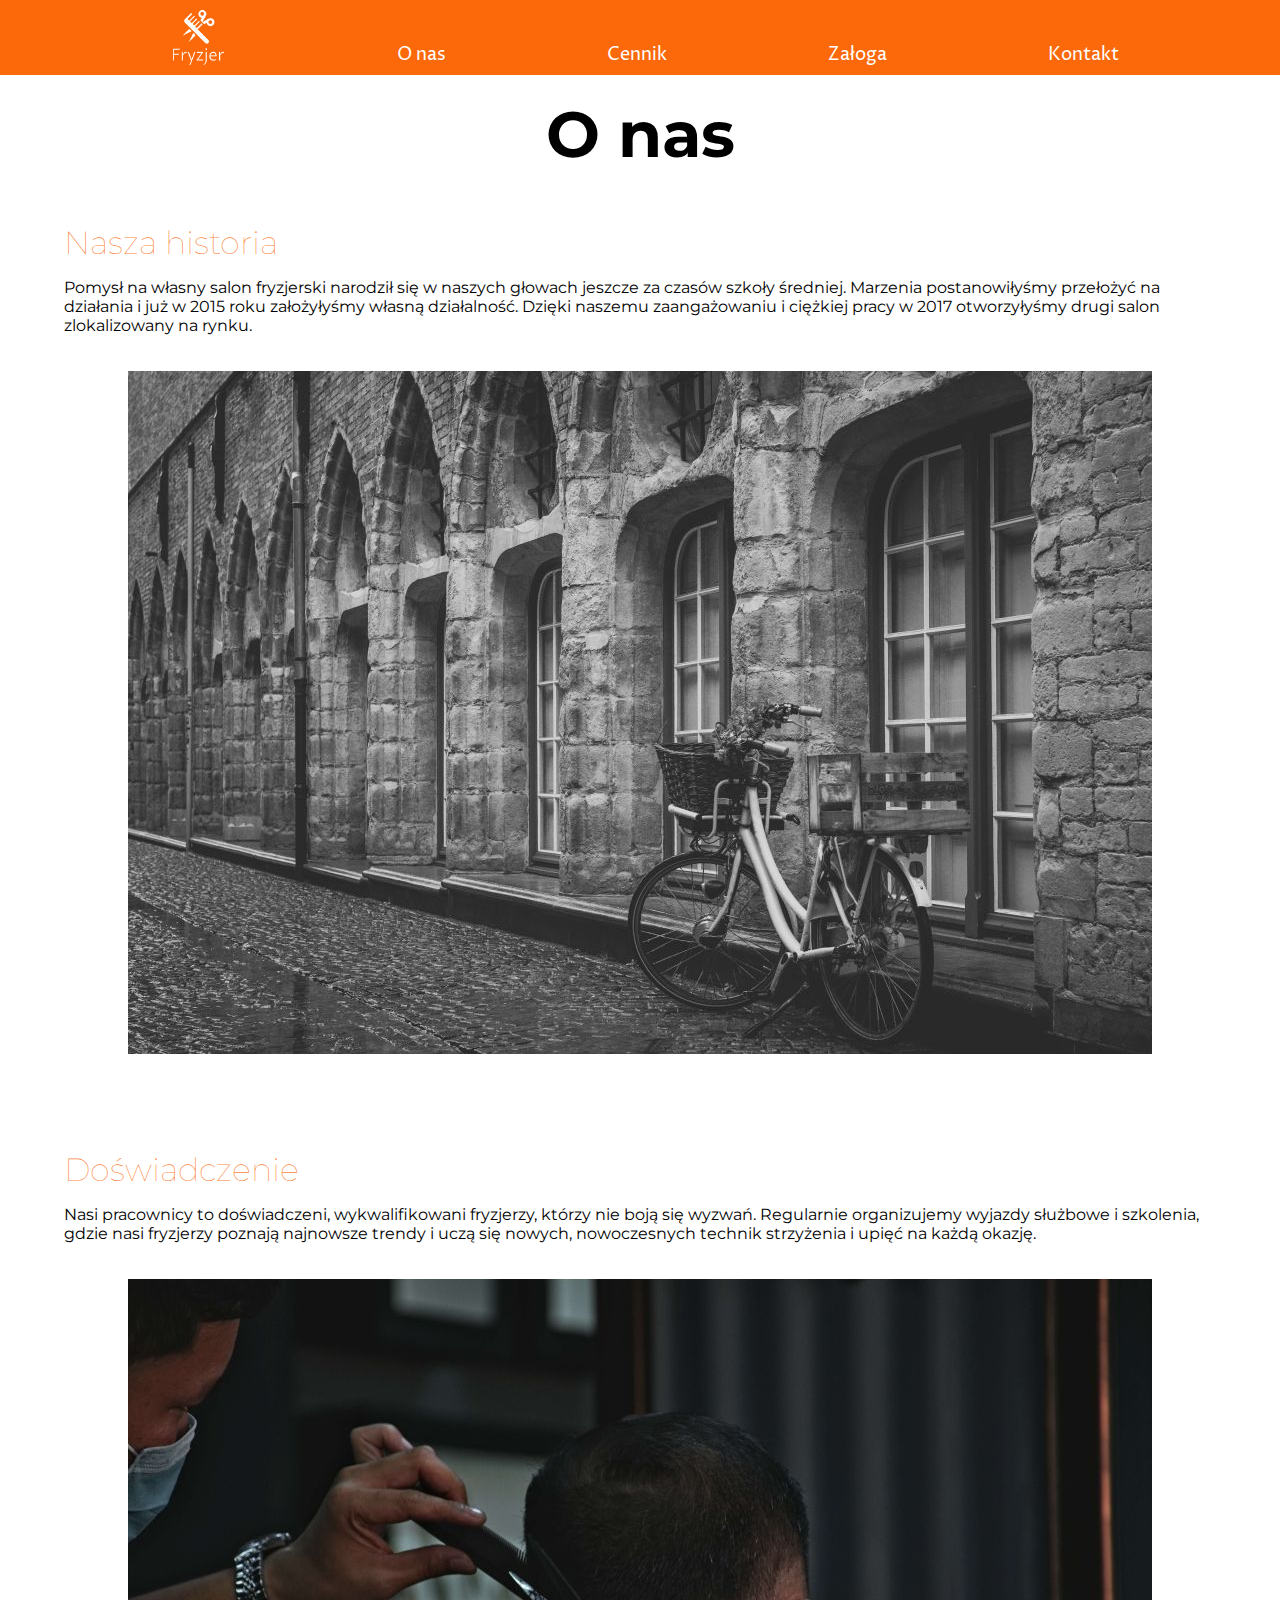
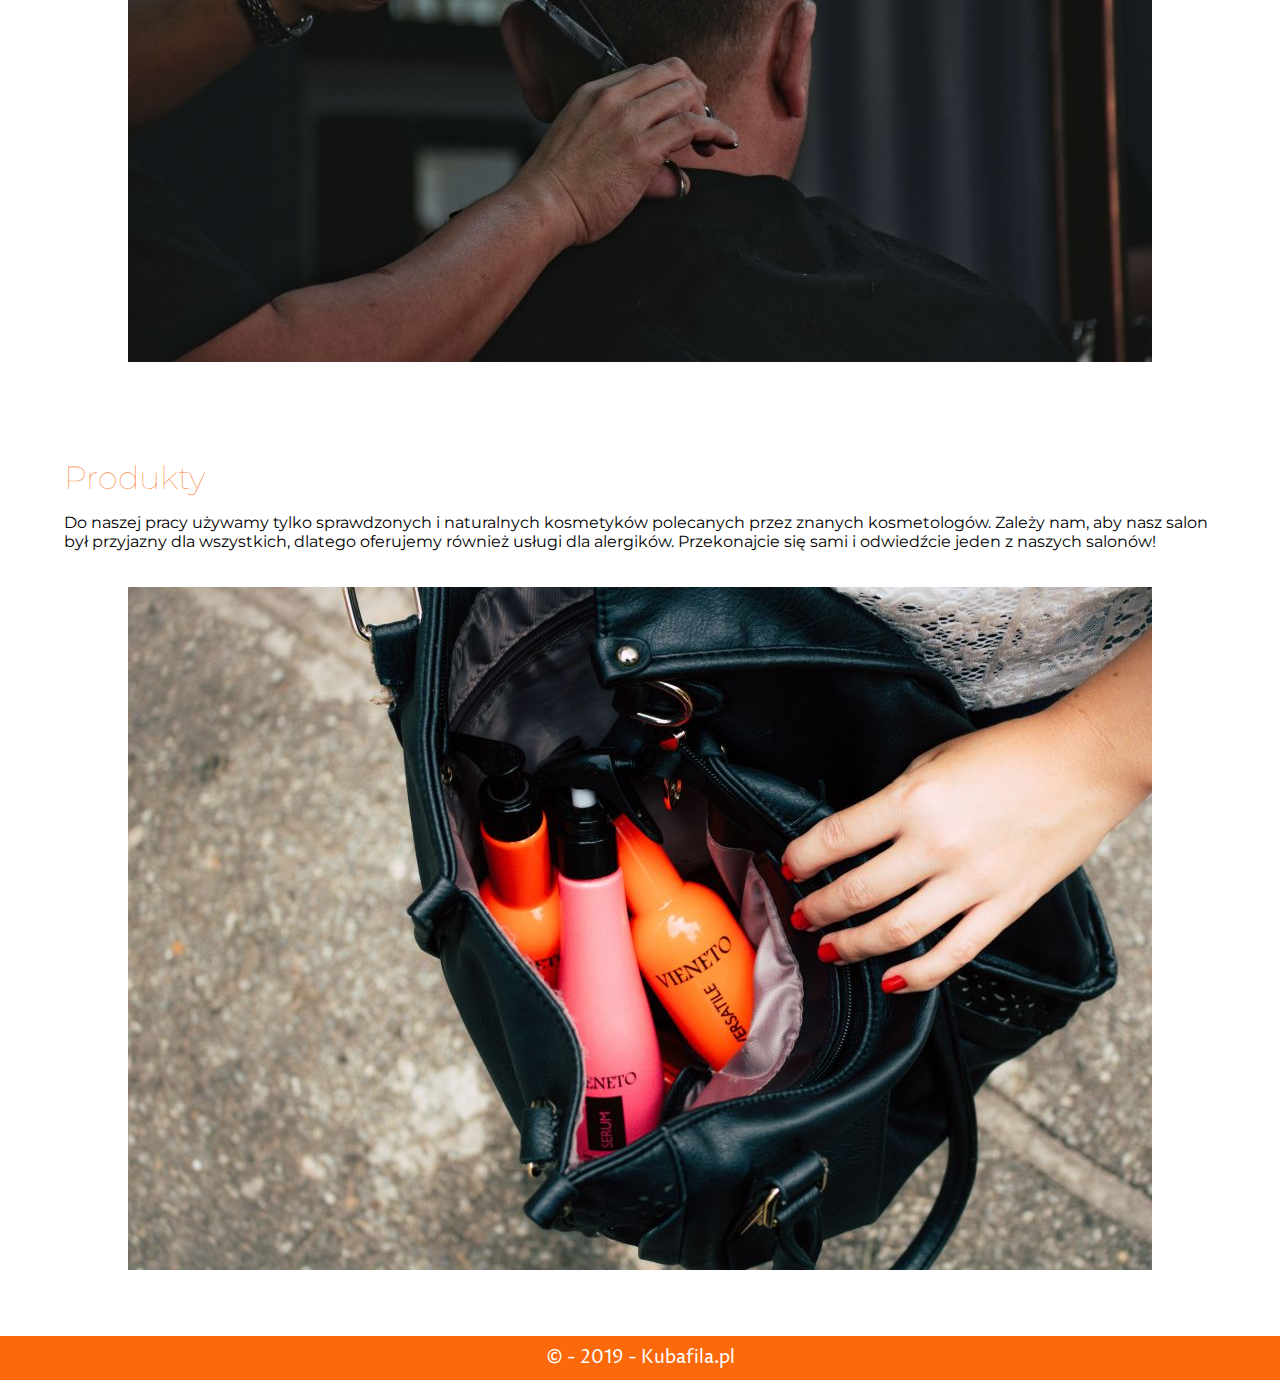
==== about.html @ 49979045 "Change breakpoints" ====
<!DOCTYPE html>
<html lang="en">

<head>
    <meta charset="UTF-8">
    <meta name="viewport" content="width=device-width, initial-scale=1.0">
    <meta http-equiv="X-UA-Compatible" content="ie=edge">
    <title>Fryzjer - O nas</title>
    <link rel="stylesheet" href="css/style.css">
    <link
        href="https://fonts.googleapis.com/css?family=Montserrat:400,700,900|Proza+Libre&display=swap&subset=latin-ext"
        rel="stylesheet">

</head>

<body>
    <nav>
        <ul>
            <a href="index.html">
                <div class="logo"></div>
            </a>
            <a href="about.html">
                <li>O nas</li>
            </a>
            <a href="price.html">
                <li>Cennik</li>
            </a>
            <a href="crew.html">
                <li>Załoga</li>
            </a>
            <a href="contact.html">
                <li>Kontakt</li>
            </a>
        </ul>
    </nav>
    <main>
        <h1>O nas</h1>
        <section>
            <article>
                <h2>Nasza historia</h2>
                <p>Pomysł na własny salon fryzjerski narodził się w naszych głowach jeszcze za czasów szkoły średniej.
                    Marzenia postanowiłyśmy przełożyć na działania i już w 2015 roku założyłyśmy własną działalność.
                    Dzięki naszemu zaangażowaniu i ciężkiej pracy w 2017 otworzyłyśmy drugi salon zlokalizowany na
                    rynku.
                    <picture>
                        <source srcset="img/old-building.jpg" media="(min-width:1400px)">
                        <source srcset="img/old-building-medium.jpg" media="(min-width:640px)">
                        <img src="img/old-building-small.jpg" alt="stary budynek" />
                    </picture></p>
            </article>
            <article>
                <h2>Doświadczenie</h2>
                <p>Nasi pracownicy to doświadczeni, wykwalifikowani fryzjerzy, którzy nie boją się wyzwań. Regularnie
                    organizujemy wyjazdy służbowe i szkolenia, gdzie nasi fryzjerzy poznają najnowsze trendy i uczą się
                    nowych, nowoczesnych technik strzyżenia i upięć na każdą okazję.
                    <picture>
                        <source srcset="img/craft.jpg" media="(min-width:1400px)">
                        <source srcset="img/craft-medium.jpg" media="(min-width:640px)">
                        <img src="img/craft-small.jpg" alt="Kobieta strzyrząca mężczynę" /></p>
                    </picture>
                    
            </article>
            <article>
                <h2>Produkty</h2>
                <p>Do naszej pracy używamy tylko sprawdzonych i naturalnych kosmetyków polecanych przez znanych kosmetologów. Zależy nam,
                aby nasz salon był przyjazny dla wszystkich, dlatego oferujemy również usługi dla alergików. Przekonajcie się sami i
                odwiedźcie jeden z naszych salonów!
                <picture>
                    <source srcset="img/product.jpg" media="(min-width:1400px)">
                    <source srcset="img/product-medium.jpg" media="(min-width:640px)">
                    <img src="img/product-small.jpg" alt="torba z produktami do włosów" /></p>
                </picture>
            </article>
        </section>
    </main>
    <footer>
        &copy; - 2019 - <a href="http://www.kubafila.pl/" target="_blank">Kubafila.pl</a>
    </footer>
</body>

</html>
---- css/style.css ----
:root{
    --color:#FB690A;
    --accent:rgba(251, 106, 10, 0.85);
    /* 
    dark theme:
      --background-color: #333;
      --color:#ddd;
    */
}
*{
    margin: 0;
    padding: 0;
    box-sizing: border-box;
}
body{
    font-family: 'Montserrat', sans-serif;
    min-height: 100vh;
    display: flex;
    justify-content: space-between;
    flex-direction: column;
}
nav, footer{
    background-color: var(--color);
    color:white;
    font-family: 'Proza Libre', sans-serif;
    font-size: 1.1em;
}
nav ul{
    list-style-type: none;
    display: flex;
    justify-content: space-evenly;
    align-items: flex-end;
}
nav li{
    padding-bottom: 8px;
}
.logo{
    background-image: url("../img/logo.png");
    background-size: contain;
    height: 75px;
    width: 75px;
}
a{
    text-decoration: none;
    color: inherit;
}
main{
    width: 90vw;
    margin: 0 auto;
    flex: 1;
}
section{
    font-size: 16px;
    display: flex;
    flex-flow: row wrap;
    justify-content: center;
}
img{
    display: block;
    margin: 36px auto;
}
h1{
    margin: 20px 0;
    font-size: 4em;
    text-align: center;
}
h2{
    font-size: 2em;
    font-weight: lighter;
    color:var(--accent);
    margin-bottom: 16px;
}
h3{
    color:var(--accent);
    font-weight: lighter;
    padding: 5px;
    font-size: 1.5em;
}
article{
    margin: 30px 0;
    text-align: left;
}
em{
    color: var(--color);
    font-weight: bolder;
    font-style: normal;
}
i{
    color: var(--color);
    margin-right: 10px;
}
footer{
    padding: 10px 0;
    text-align: center;
}
.homepage-section{
    flex-flow: column nowrap;
}
.members{
    border: 5px solid red;
}
.crew-member{
    display: flex;
    flex-flow: row wrap;
    align-items: flex-start;
    flex-basis: 100%;
}
.round {
    border: 3px solid var(--color);
    border-radius: 100%;
    margin: 15px auto;
    background-size: cover;
}
.member-one{
    background-image: url("../img/face-1-small.jpg");
}
.member-two{
    background-image: url("../img/face-2-small.jpg");
}
.member-three{
    background-image: url("../img/face-3-small.jpg");
}

.price-number {
    text-align: center;
    font-size: 3em;
}
.service-name {
    font-weight: bold;
}
.contact-section {
   flex-direction: column;
   justify-content: center;
   align-items: center;
}
.contact-details {
    line-height: 3em;
    font-size: 1.3em;
}

/*   Mobile VIEW   */
img {
    max-width: 80vw;
}

.round{
    width: 250px;
    height: 250px;
}
.member-description{
    flex:0 0 100%;
}
.price-box {
    flex: 0 0 100%;
    margin: 20px auto;
}
/* TABLET VIEW */
@media (min-width:640px) {
    .price-box {
        flex: 0 0 40%;
        margin: 20px auto;
    }
    .member-one {
        background-image: url("../img/face-1-medium.jpg");
    }

    .member-two {
        background-image: url("../img/face-2-medium.jpg");
    }

    .member-three {
        background-image: url("../img/face-3-medium.jpg");
    }
}
/* Desktop view */
@media (min-width:1024px) {

    .price-box {
        flex: 0 0 20%;
    }
    .member-description {
        flex: 0 0 70%;
    }
    .round {
        /*    100vw 
            - 70% (from .member-description flex basis)
            - 10vw (margin)
            = 80vw
        */
        width: calc(100vw - 70vw - 10vw);
        height: calc(100vw - 70vw - 10vw);
    }
    /* every odd crew memeber should have photo on the left instead on the right*/
    .crew-member:nth-child(even)>.member-description {
        order: 2;
    }

    .round {
        order: 1;
    }
    .member-one {
        background-image: url("../img/face-1.jpg");
    }

    .member-two {
        background-image: url("../img/face-2.jpg");
    }

    .member-three {
        background-image: url("../img/face-3.jpg");
    }
    .contact-section {
        flex-direction: row;
    }
    .map {
        flex: 0 0 50%;
    }
    .contact-info {
        flex: 0 0 50%;
    }
}
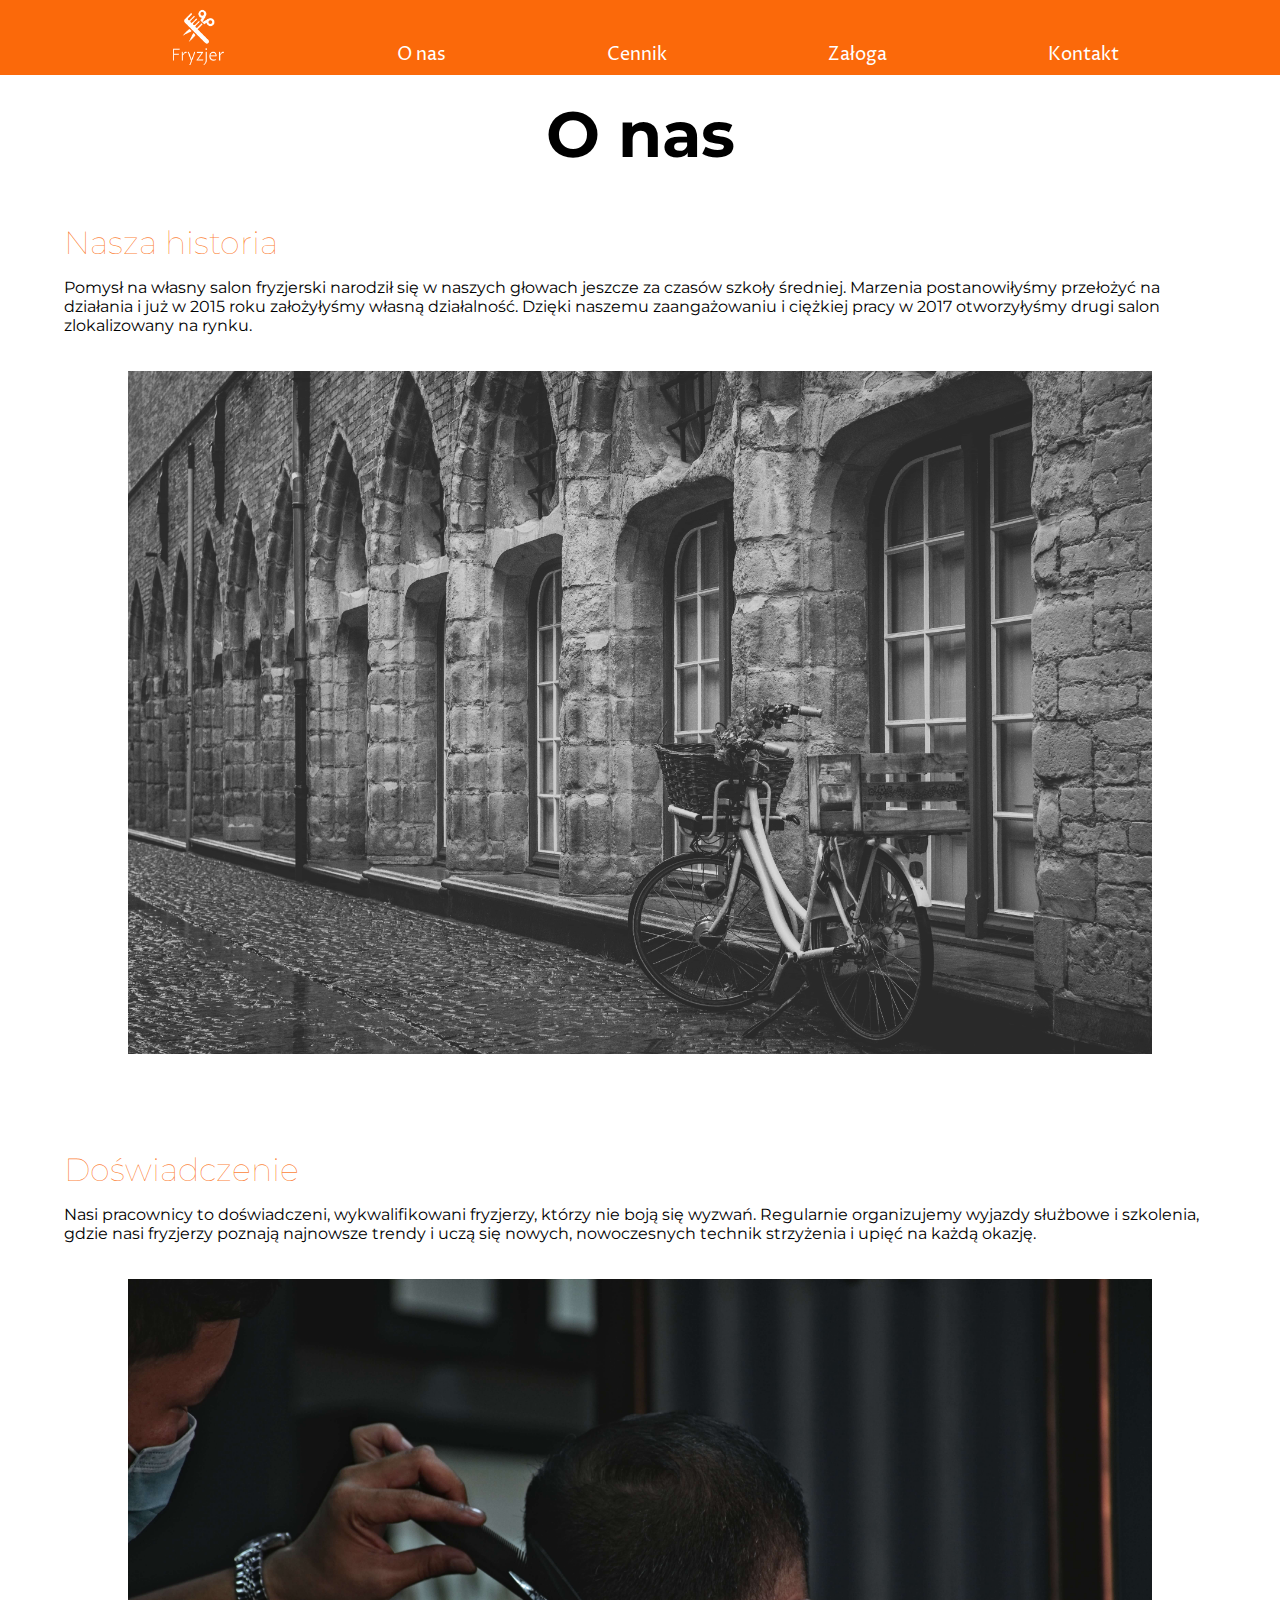
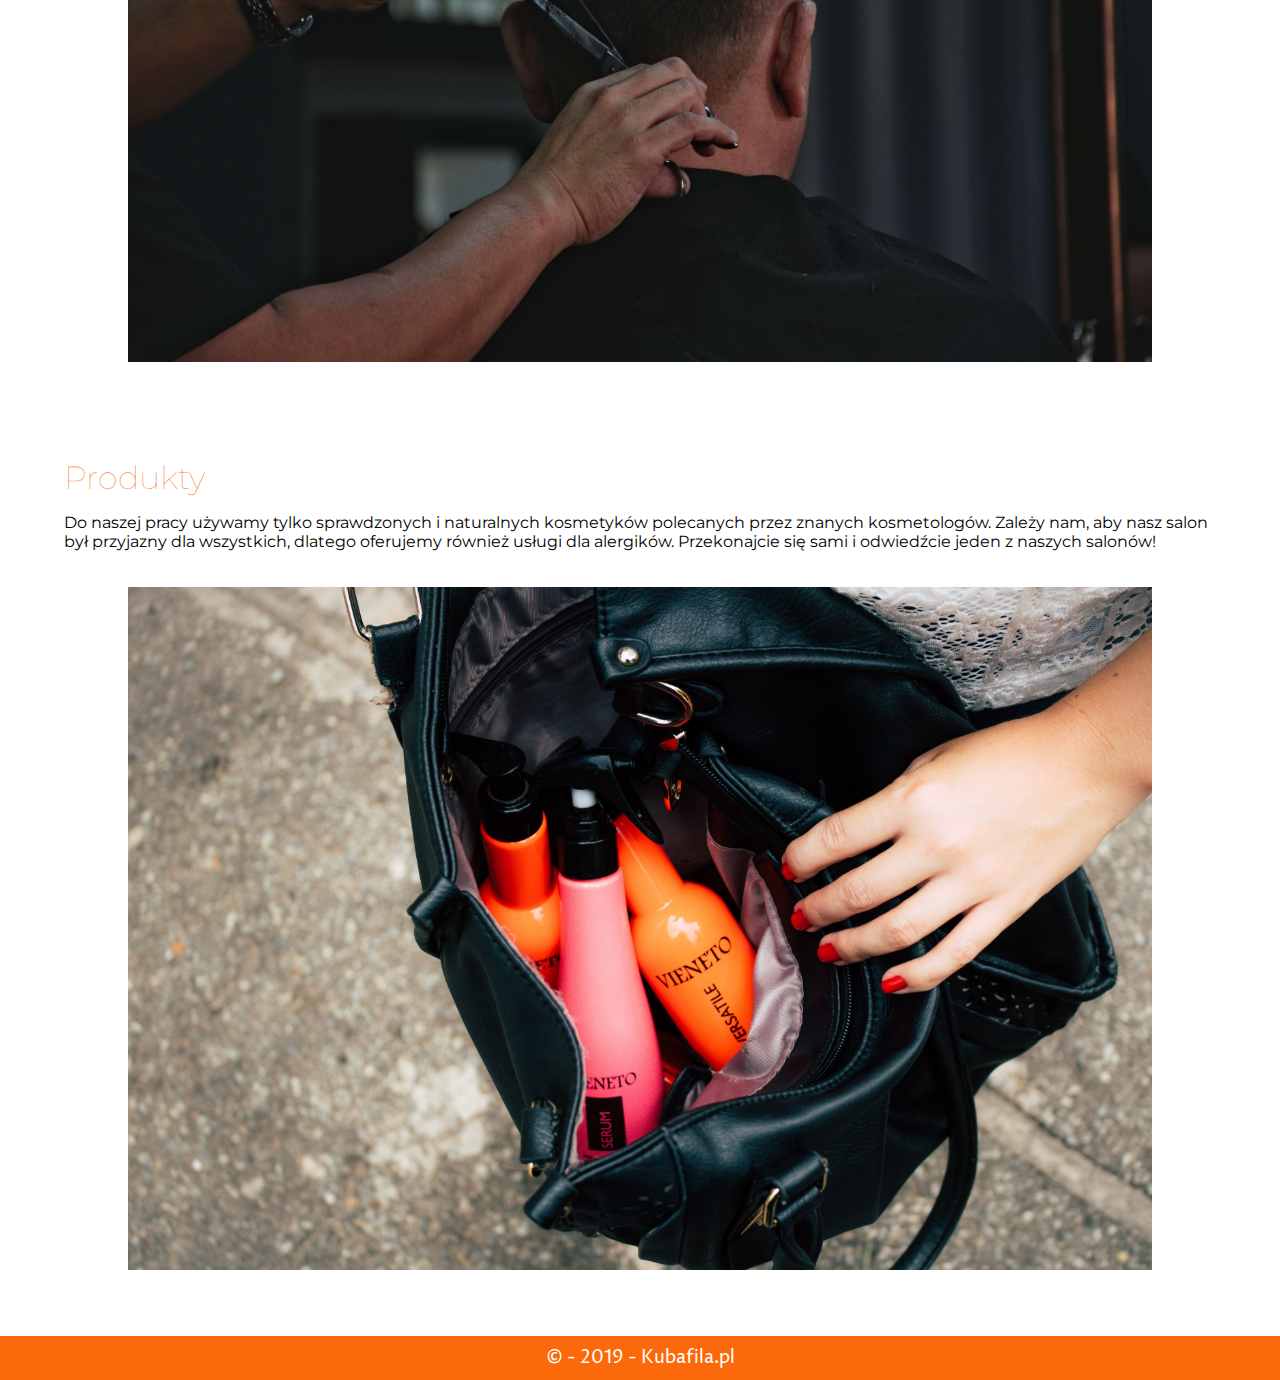
==== commit e603bf3e: "Different tags order in menu" ====
--- a/about.html
+++ b/about.html
@@ -19,18 +19,10 @@
             <a href="index.html">
                 <div class="logo"></div>
             </a>
-            <a href="about.html">
-                <li>O nas</li>
-            </a>
-            <a href="price.html">
-                <li>Cennik</li>
-            </a>
-            <a href="crew.html">
-                <li>Załoga</li>
-            </a>
-            <a href="contact.html">
-                <li>Kontakt</li>
-            </a>
+            <li><a href="about.html">O nas</a></li>
+            <li><a href="price.html">Cennik</a></li>
+            <li><a href="crew.html">Załoga</a></li>
+            <li><a href="contact.html">Kontakt</a></li>
         </ul>
     </nav>
     <main>
@@ -41,35 +33,23 @@
                 <p>Pomysł na własny salon fryzjerski narodził się w naszych głowach jeszcze za czasów szkoły średniej.
                     Marzenia postanowiłyśmy przełożyć na działania i już w 2015 roku założyłyśmy własną działalność.
                     Dzięki naszemu zaangażowaniu i ciężkiej pracy w 2017 otworzyłyśmy drugi salon zlokalizowany na
-                    rynku.
-                    <picture>
-                        <source srcset="img/old-building.jpg" media="(min-width:1400px)">
-                        <source srcset="img/old-building-medium.jpg" media="(min-width:640px)">
-                        <img src="img/old-building-small.jpg" alt="stary budynek" />
-                    </picture></p>
+                    rynku.</p>
+                <img src="img/old-building.jpg" alt="stary budynek" />
             </article>
             <article>
                 <h2>Doświadczenie</h2>
                 <p>Nasi pracownicy to doświadczeni, wykwalifikowani fryzjerzy, którzy nie boją się wyzwań. Regularnie
                     organizujemy wyjazdy służbowe i szkolenia, gdzie nasi fryzjerzy poznają najnowsze trendy i uczą się
                     nowych, nowoczesnych technik strzyżenia i upięć na każdą okazję.
-                    <picture>
-                        <source srcset="img/craft.jpg" media="(min-width:1400px)">
-                        <source srcset="img/craft-medium.jpg" media="(min-width:640px)">
-                        <img src="img/craft-small.jpg" alt="Kobieta strzyrząca mężczynę" /></p>
-                    </picture>
+                <img src="img/craft.jpg" alt="Kobieta strzyrząca mężczynę" /></p>
                     
             </article>
             <article>
                 <h2>Produkty</h2>
                 <p>Do naszej pracy używamy tylko sprawdzonych i naturalnych kosmetyków polecanych przez znanych kosmetologów. Zależy nam,
                 aby nasz salon był przyjazny dla wszystkich, dlatego oferujemy również usługi dla alergików. Przekonajcie się sami i
-                odwiedźcie jeden z naszych salonów!
-                <picture>
-                    <source srcset="img/product.jpg" media="(min-width:1400px)">
-                    <source srcset="img/product-medium.jpg" media="(min-width:640px)">
-                    <img src="img/product-small.jpg" alt="torba z produktami do włosów" /></p>
-                </picture>
+                odwiedźcie jeden z naszych salonów!</p>
+                    <img src="img/product.jpg" alt="torba z produktami do włosów" />
             </article>
         </section>
     </main>
--- a/css/style.css
+++ b/css/style.css
@@ -18,6 +18,7 @@
     display: flex;
     justify-content: space-between;
     flex-direction: column;
+    overflow-x: hidden;
 }
 nav, footer{
     background-color: var(--color);
@@ -96,9 +97,6 @@
 .homepage-section{
     flex-flow: column nowrap;
 }
-.members{
-    border: 5px solid red;
-}
 .crew-member{
     display: flex;
     flex-flow: row wrap;
@@ -120,7 +118,9 @@
 .member-three{
     background-image: url("../img/face-3-small.jpg");
 }
-
+.member-description{
+    align-self: center;
+}
 .price-number {
     text-align: center;
     font-size: 3em;
@@ -131,18 +131,17 @@
 .contact-section {
    flex-direction: column;
    justify-content: center;
-   align-items: center;
+   align-items: stretch;
+   margin: 0 20px;
 }
 .contact-details {
     line-height: 3em;
     font-size: 1.3em;
 }
-
 /*   Mobile VIEW   */
 img {
     max-width: 80vw;
 }
-
 .round{
     width: 250px;
     height: 250px;
@@ -153,6 +152,11 @@
 .price-box {
     flex: 0 0 100%;
     margin: 20px auto;
+}
+
+.map iframe{
+    height: 40vh;
+    width: 80vw;
 }
 /* TABLET VIEW */
 @media (min-width:640px) {
@@ -163,18 +167,16 @@
     .member-one {
         background-image: url("../img/face-1-medium.jpg");
     }
-
     .member-two {
         background-image: url("../img/face-2-medium.jpg");
     }
-
     .member-three {
         background-image: url("../img/face-3-medium.jpg");
     }
+
 }
 /* Desktop view */
 @media (min-width:1024px) {
-
     .price-box {
         flex: 0 0 20%;
     }
@@ -194,28 +196,32 @@
     .crew-member:nth-child(even)>.member-description {
         order: 2;
     }
-
     .round {
         order: 1;
     }
     .member-one {
         background-image: url("../img/face-1.jpg");
     }
-
     .member-two {
         background-image: url("../img/face-2.jpg");
     }
-
     .member-three {
         background-image: url("../img/face-3.jpg");
     }
     .contact-section {
         flex-direction: row;
-    }
-    .map {
-        flex: 0 0 50%;
+        justify-content: space-between;
+        align-items: flex-start;
+    }
+    .contact-info{
+        margin-top: 0;
+    }
+    .map iframe {
+        height: 70vh;
+        width: 50vw;
     }
     .contact-info {
-        flex: 0 0 50%;
+        flex: 0 0 40%;
+       
     }
 }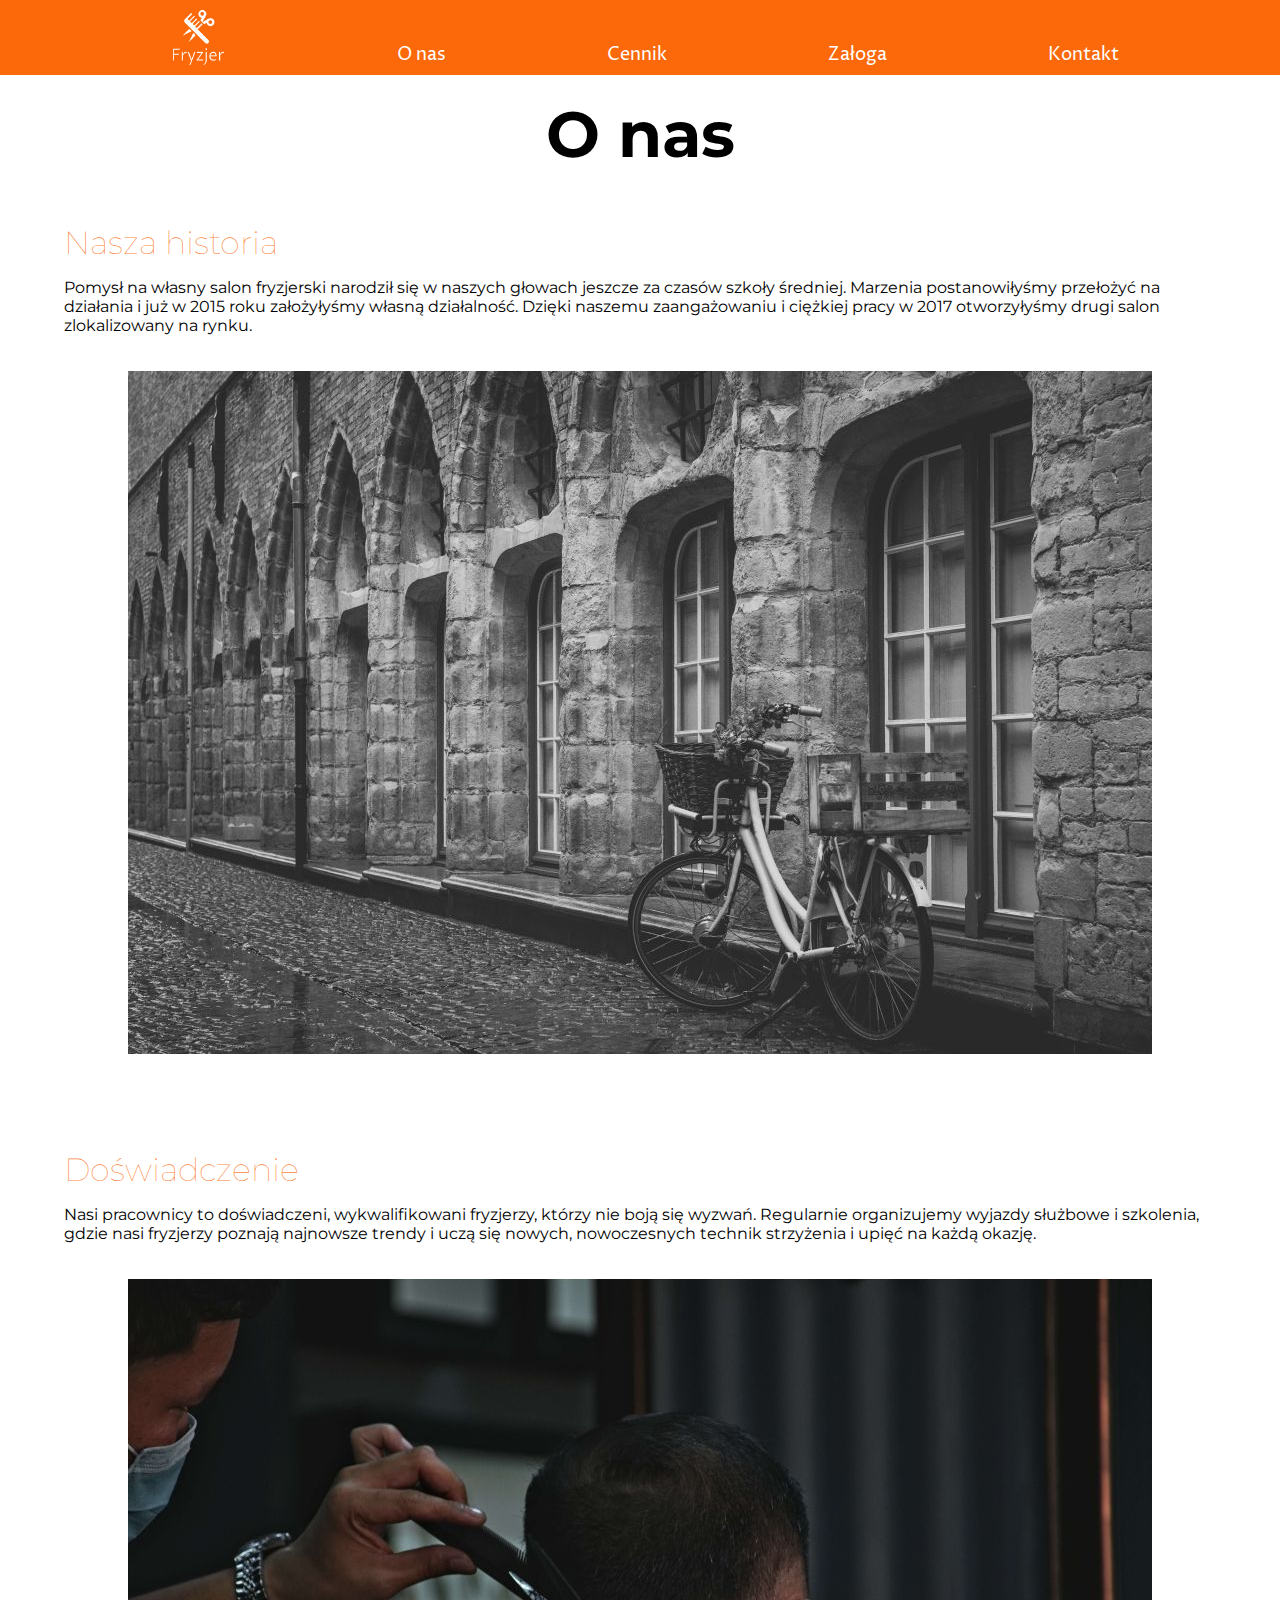
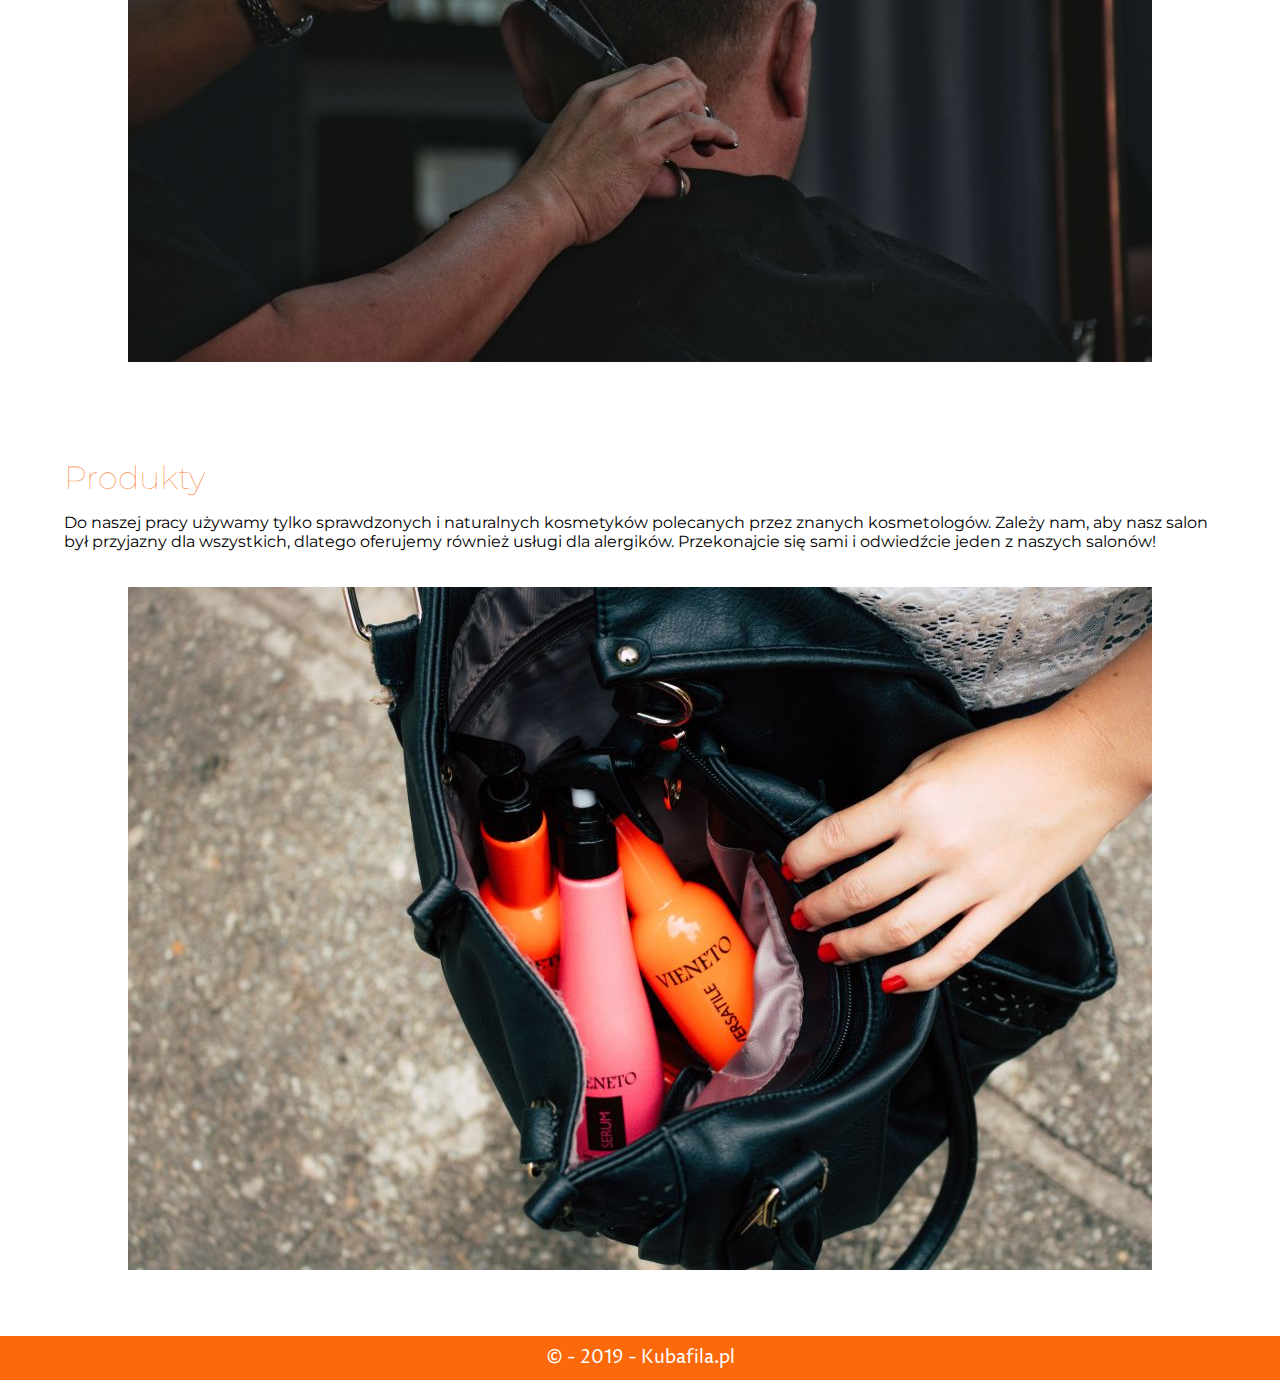
==== commit cbe6181e: "Merge remote-tracking branch 'origin/master'" ====
--- a/about.html
+++ b/about.html
@@ -1,6 +1,5 @@
 <!DOCTYPE html>
 <html lang="en">
-
 <head>
     <meta charset="UTF-8">
     <meta name="viewport" content="width=device-width, initial-scale=1.0">
@@ -10,9 +9,7 @@
     <link
         href="https://fonts.googleapis.com/css?family=Montserrat:400,700,900|Proza+Libre&display=swap&subset=latin-ext"
         rel="stylesheet">
-
 </head>
-
 <body>
     <nav>
         <ul>
@@ -33,23 +30,35 @@
                 <p>Pomysł na własny salon fryzjerski narodził się w naszych głowach jeszcze za czasów szkoły średniej.
                     Marzenia postanowiłyśmy przełożyć na działania i już w 2015 roku założyłyśmy własną działalność.
                     Dzięki naszemu zaangażowaniu i ciężkiej pracy w 2017 otworzyłyśmy drugi salon zlokalizowany na
-                    rynku.</p>
-                <img src="img/old-building.jpg" alt="stary budynek" />
+                    rynku.
+                    <picture>
+                        <source srcset="img/old-building.jpg" media="(min-width:1400px)">
+                        <source srcset="img/old-building-medium.jpg" media="(min-width:640px)">
+                        <img src="img/old-building-small.jpg" alt="stary budynek" />
+                    </picture></p>
             </article>
             <article>
                 <h2>Doświadczenie</h2>
                 <p>Nasi pracownicy to doświadczeni, wykwalifikowani fryzjerzy, którzy nie boją się wyzwań. Regularnie
                     organizujemy wyjazdy służbowe i szkolenia, gdzie nasi fryzjerzy poznają najnowsze trendy i uczą się
                     nowych, nowoczesnych technik strzyżenia i upięć na każdą okazję.
-                <img src="img/craft.jpg" alt="Kobieta strzyrząca mężczynę" /></p>
+                    <picture>
+                        <source srcset="img/craft.jpg" media="(min-width:1400px)">
+                        <source srcset="img/craft-medium.jpg" media="(min-width:640px)">
+                        <img src="img/craft-small.jpg" alt="Kobieta strzyrząca mężczynę" /></p>
+                    </picture>
                     
             </article>
             <article>
                 <h2>Produkty</h2>
                 <p>Do naszej pracy używamy tylko sprawdzonych i naturalnych kosmetyków polecanych przez znanych kosmetologów. Zależy nam,
                 aby nasz salon był przyjazny dla wszystkich, dlatego oferujemy również usługi dla alergików. Przekonajcie się sami i
-                odwiedźcie jeden z naszych salonów!</p>
-                    <img src="img/product.jpg" alt="torba z produktami do włosów" />
+                odwiedźcie jeden z naszych salonów!
+                <picture>
+                    <source srcset="img/product.jpg" media="(min-width:1400px)">
+                    <source srcset="img/product-medium.jpg" media="(min-width:640px)">
+                    <img src="img/product-small.jpg" alt="torba z produktami do włosów" /></p>
+                </picture>
             </article>
         </section>
     </main>
@@ -57,5 +66,4 @@
         &copy; - 2019 - <a href="http://www.kubafila.pl/" target="_blank">Kubafila.pl</a>
     </footer>
 </body>
-
 </html>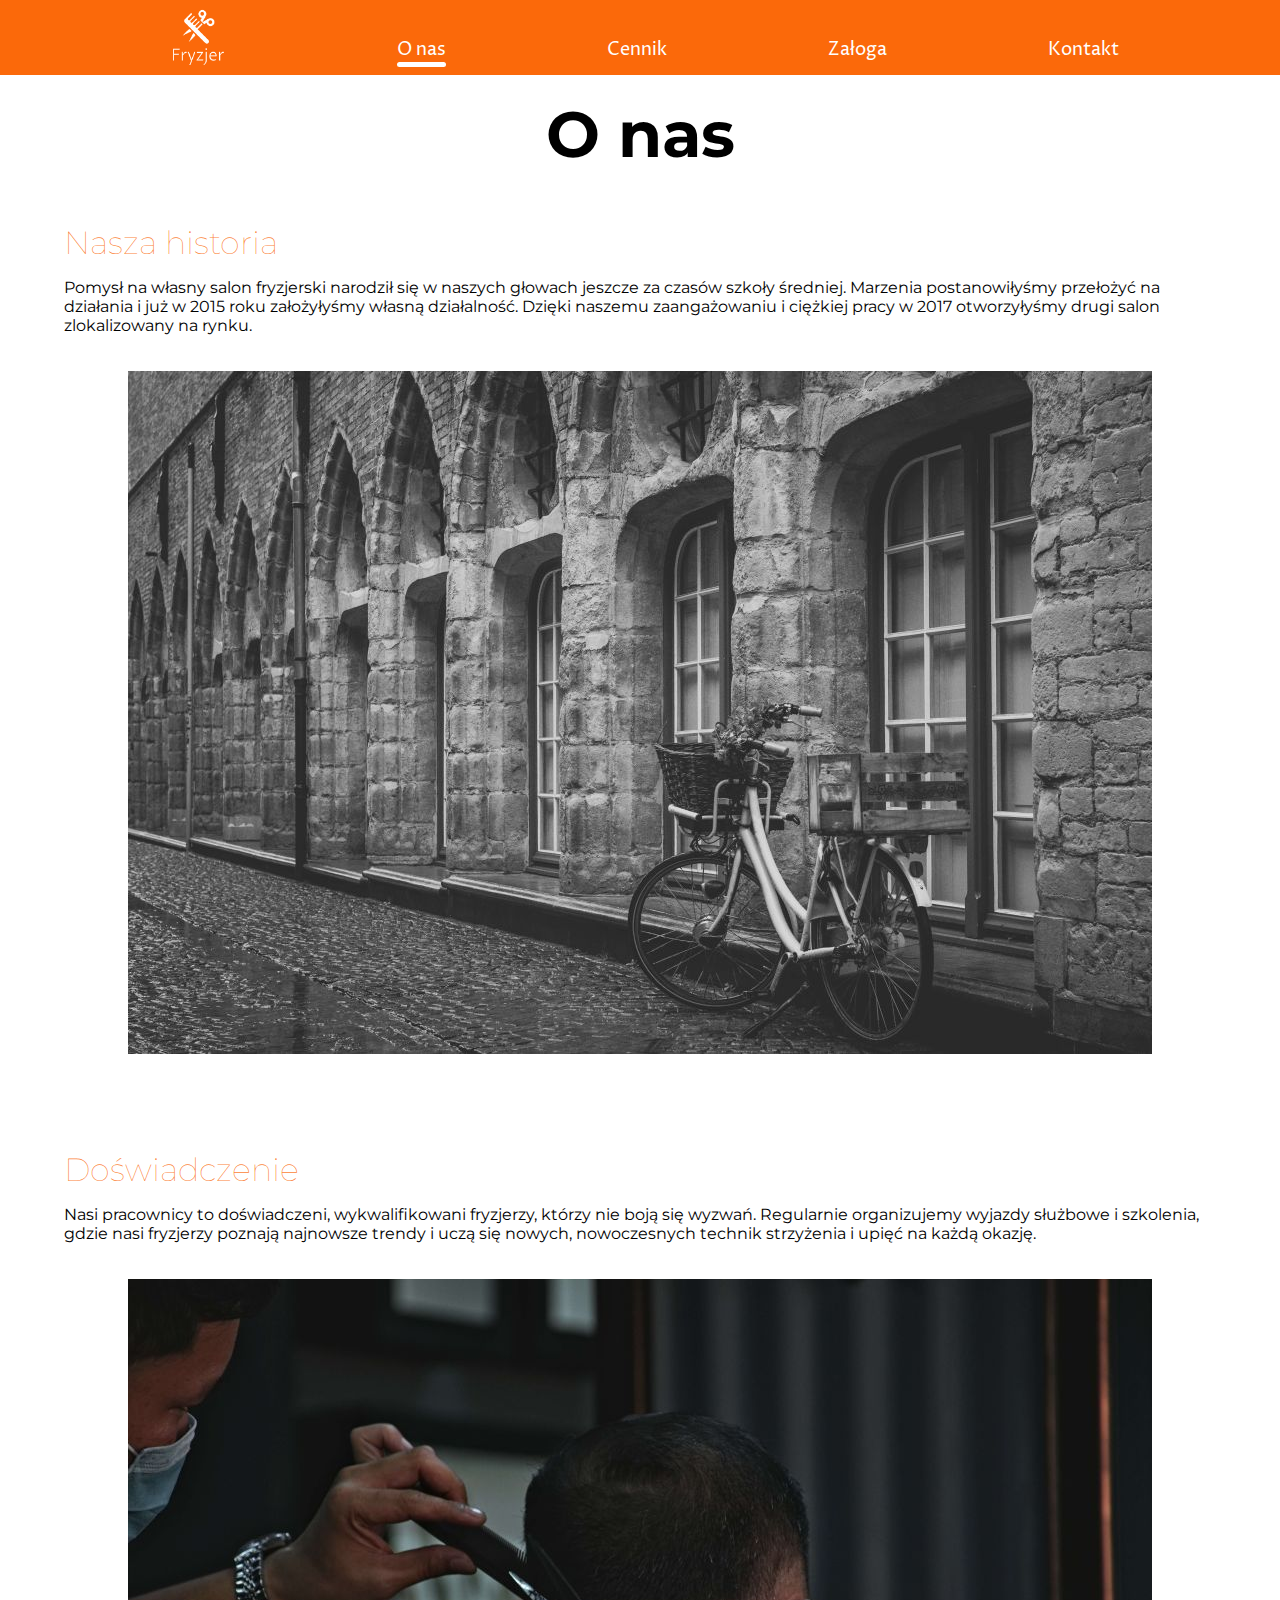
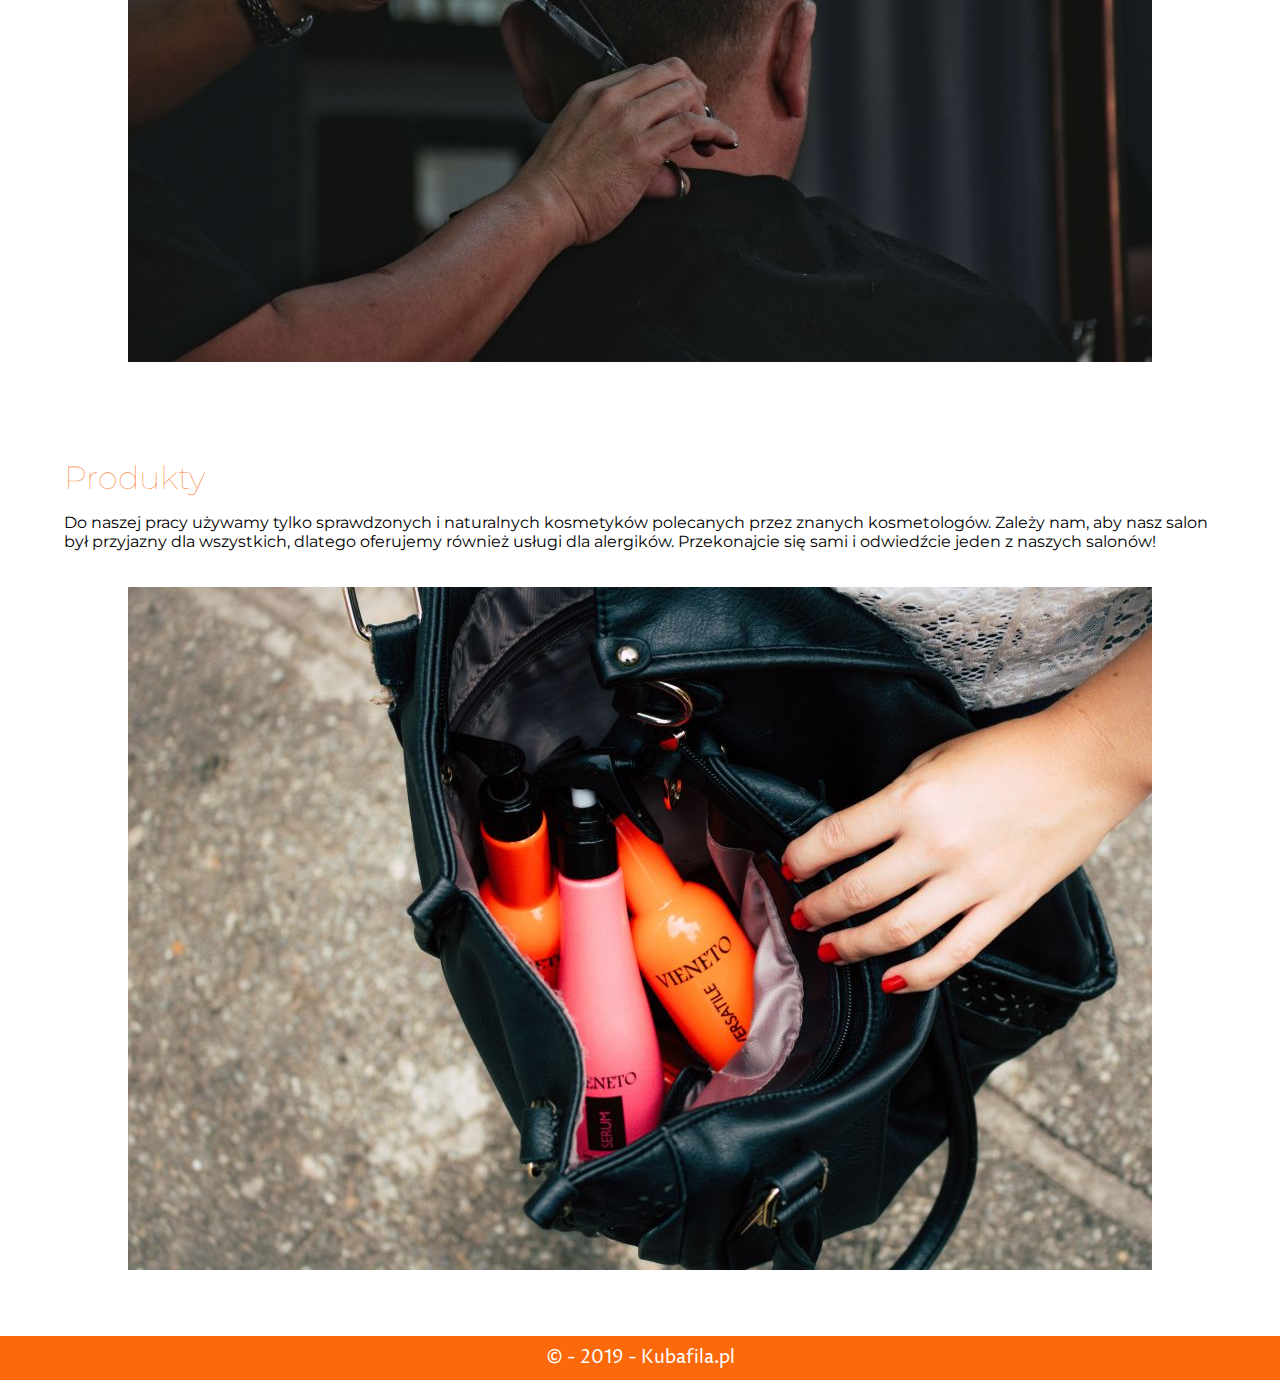
==== commit a06eee7b: "Add menu indicator" ====
--- a/about.html
+++ b/about.html
@@ -1,25 +1,33 @@
 <!DOCTYPE html>
-<html lang="en">
+<html lang="pl">
 <head>
     <meta charset="UTF-8">
     <meta name="viewport" content="width=device-width, initial-scale=1.0">
     <meta http-equiv="X-UA-Compatible" content="ie=edge">
     <title>Fryzjer - O nas</title>
     <link rel="stylesheet" href="css/style.css">
-    <link
-        href="https://fonts.googleapis.com/css?family=Montserrat:400,700,900|Proza+Libre&display=swap&subset=latin-ext"
-        rel="stylesheet">
+    <link href="https://fonts.googleapis.com/css?family=Montserrat:400,700,900" rel="stylesheet">
+    <link href="https://fonts.googleapis.com/css?family=Proza+Libre&display=swap&subset=latin-ext" rel="stylesheet">
 </head>
 <body>
     <nav>
         <ul>
-            <a href="index.html">
-                <div class="logo"></div>
-            </a>
-            <li><a href="about.html">O nas</a></li>
-            <li><a href="price.html">Cennik</a></li>
-            <li><a href="crew.html">Załoga</a></li>
-            <li><a href="contact.html">Kontakt</a></li>
+            <li>
+                <a href="index.html">
+                    <div class="logo"></div>
+                </a>
+            </li>
+            <li class="active">
+                <a href="about.html">O nas</a>
+            </li>
+            <li>
+                <a href="price.html">Cennik</a>
+            <li>
+                <a href="crew.html">Załoga</a>
+            </li>
+            <li>
+                <a href="contact.html">Kontakt</a>
+            </li>
         </ul>
     </nav>
     <main>
@@ -45,8 +53,10 @@
                     <picture>
                         <source srcset="img/craft.jpg" media="(min-width:1400px)">
                         <source srcset="img/craft-medium.jpg" media="(min-width:640px)">
-                        <img src="img/craft-small.jpg" alt="Kobieta strzyrząca mężczynę" /></p>
+                        <img src="img/craft-small.jpg" alt="Kobieta strzyrząca mężczynę" />
                     </picture>
+                    </p>
+                    
                     
             </article>
             <article>
@@ -57,8 +67,9 @@
                 <picture>
                     <source srcset="img/product.jpg" media="(min-width:1400px)">
                     <source srcset="img/product-medium.jpg" media="(min-width:640px)">
-                    <img src="img/product-small.jpg" alt="torba z produktami do włosów" /></p>
+                    <img src="img/product-small.jpg" alt="torba z produktami do włosów" />
                 </picture>
+                </p>
             </article>
         </section>
     </main>
--- a/css/style.css
+++ b/css/style.css
@@ -35,6 +35,24 @@
 nav li{
     padding-bottom: 8px;
 }
+nav li::after{
+    content:'';
+    display: block;
+    height:5px;
+    background-color: transparent;
+    border-radius: 5px;
+} 
+nav li:hover::after, .active::after{
+   background-color: #fff;
+}
+/* Remove padding on menu item*/
+nav li:first-child {
+    padding-bottom: 0px;
+}
+nav li:first-child::after {
+    display: none;
+}
+
 .logo{
     background-image: url("../img/logo.png");
     background-size: contain;
@@ -94,7 +112,7 @@
     padding: 10px 0;
     text-align: center;
 }
-.homepage-section{
+.homepage-content{
     flex-flow: column nowrap;
 }
 .crew-member{
